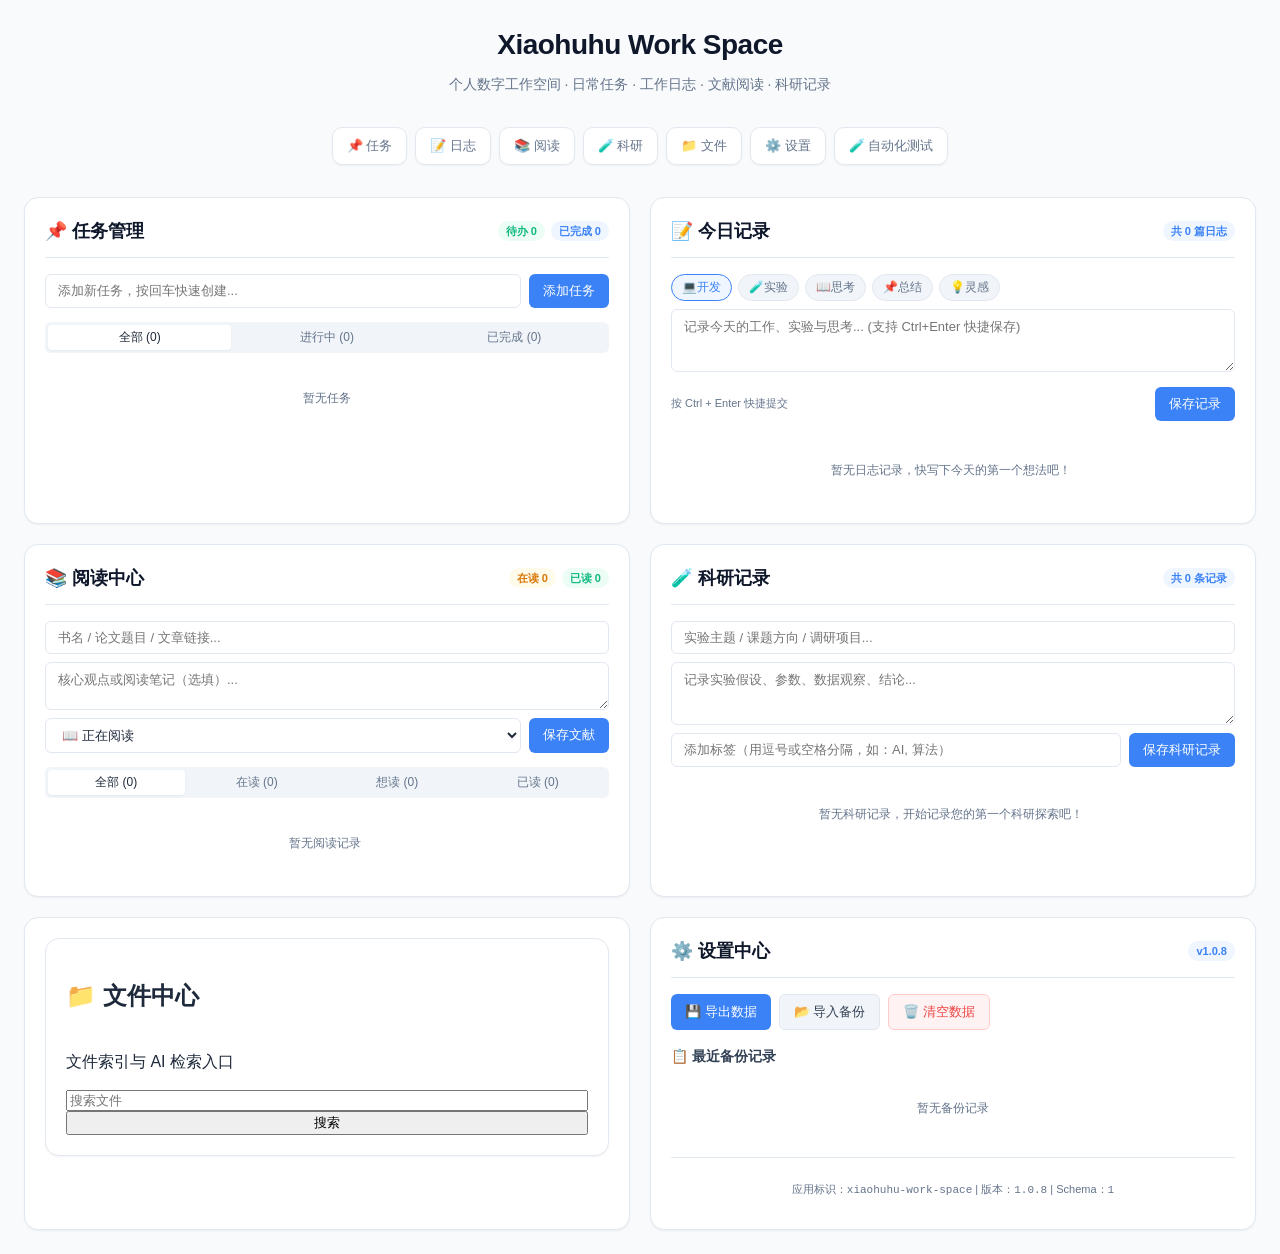
==== index.html @ 7de3356a "feat: add root index.html auto-redirect to frontend/index.html" ====
<!DOCTYPE html>
<html lang="zh-CN">
<head>
<meta charset="UTF-8">
<meta name="viewport" content="width=device-width, initial-scale=1.0">
<meta http-equiv="refresh" content="0; url=frontend/index.html">
<title>Xiaohuhu Work Space</title>
<script>
  window.location.replace("frontend/index.html");
</script>
</head>
<body style="font-family: sans-serif; text-align: center; padding-top: 50px; color: #64748b;">
  <p>正在进入 Xiaohuhu Work Space...</p>
  <p>如未自动跳转，请点击 <a href="frontend/index.html" style="color: #3b82f6;">进入工作台</a></p>
</body>
</html>
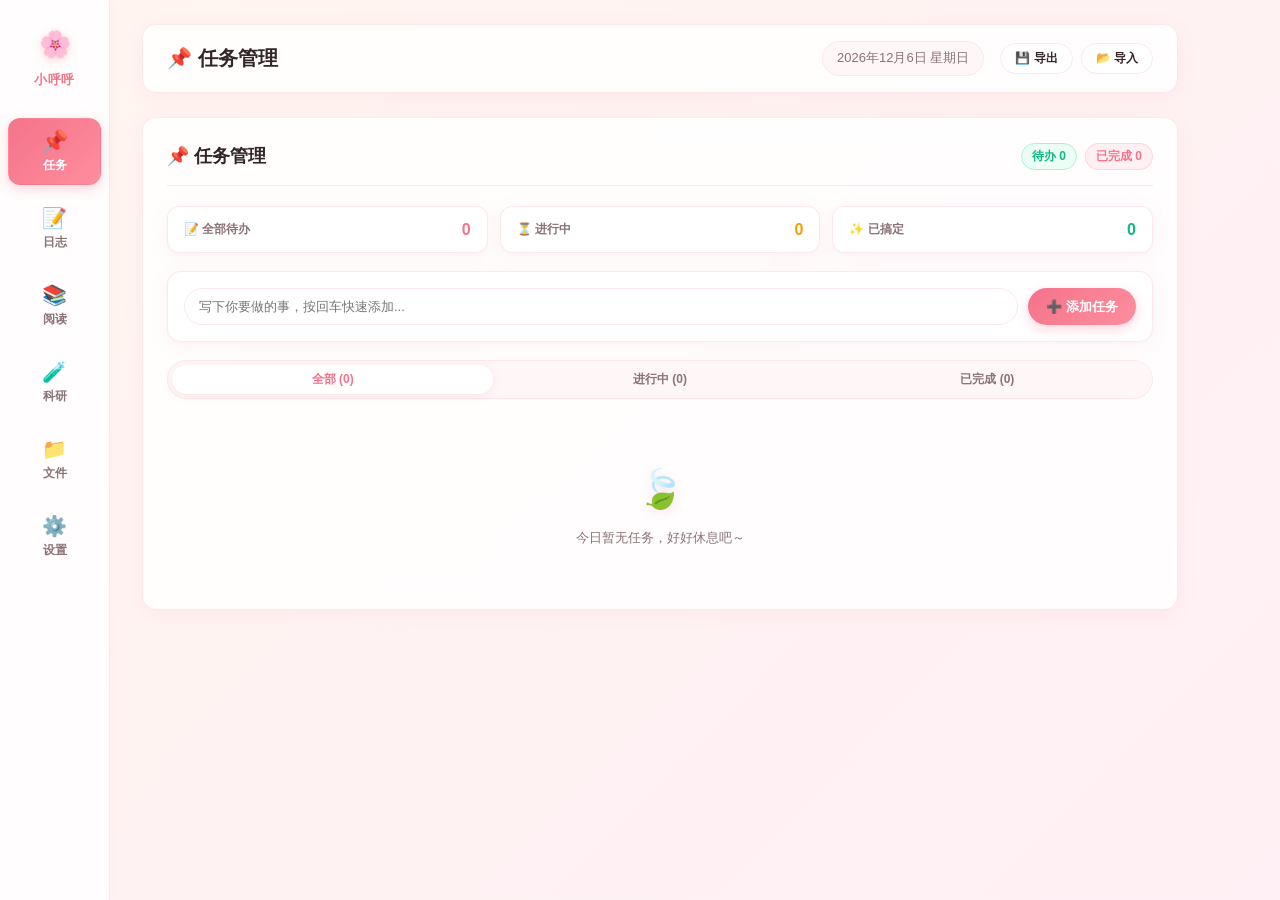
==== commit f94fda52: "fix: root index.html absolute redirect to /frontend/index.html" ====
--- a/index.html
+++ b/index.html
@@ -1,16 +1,16 @@
 <!DOCTYPE html>
 <html lang="zh-CN">
 <head>
-<meta charset="UTF-8">
-<meta name="viewport" content="width=device-width, initial-scale=1.0">
-<meta http-equiv="refresh" content="0; url=frontend/index.html">
-<title>Xiaohuhu Work Space</title>
-<script>
-  window.location.replace("frontend/index.html");
-</script>
+  <meta charset="UTF-8">
+  <meta name="viewport" content="width=device-width, initial-scale=1.0">
+  <meta http-equiv="refresh" content="0; url=/frontend/index.html">
+  <title>Xiaohuhu Work Space</title>
+  <script>
+    window.location.replace("/frontend/index.html");
+  </script>
 </head>
-<body style="font-family: sans-serif; text-align: center; padding-top: 50px; color: #64748b;">
-  <p>正在进入 Xiaohuhu Work Space...</p>
-  <p>如未自动跳转，请点击 <a href="frontend/index.html" style="color: #3b82f6;">进入工作台</a></p>
+<body style="font-family: -apple-system, BlinkMacSystemFont, 'Segoe UI', Roboto, sans-serif; text-align: center; padding-top: 80px; color: #B0909A; background: #FFF5F0;">
+  <p style="font-size: 18px;">🌸 正在进入 Xiaohuhu Work Space...</p>
+  <p><a href="/frontend/index.html" style="color: #F4738A; text-decoration: none; font-weight: bold;">如未自动跳转，请点击此处进入工作台</a></p>
 </body>
 </html>
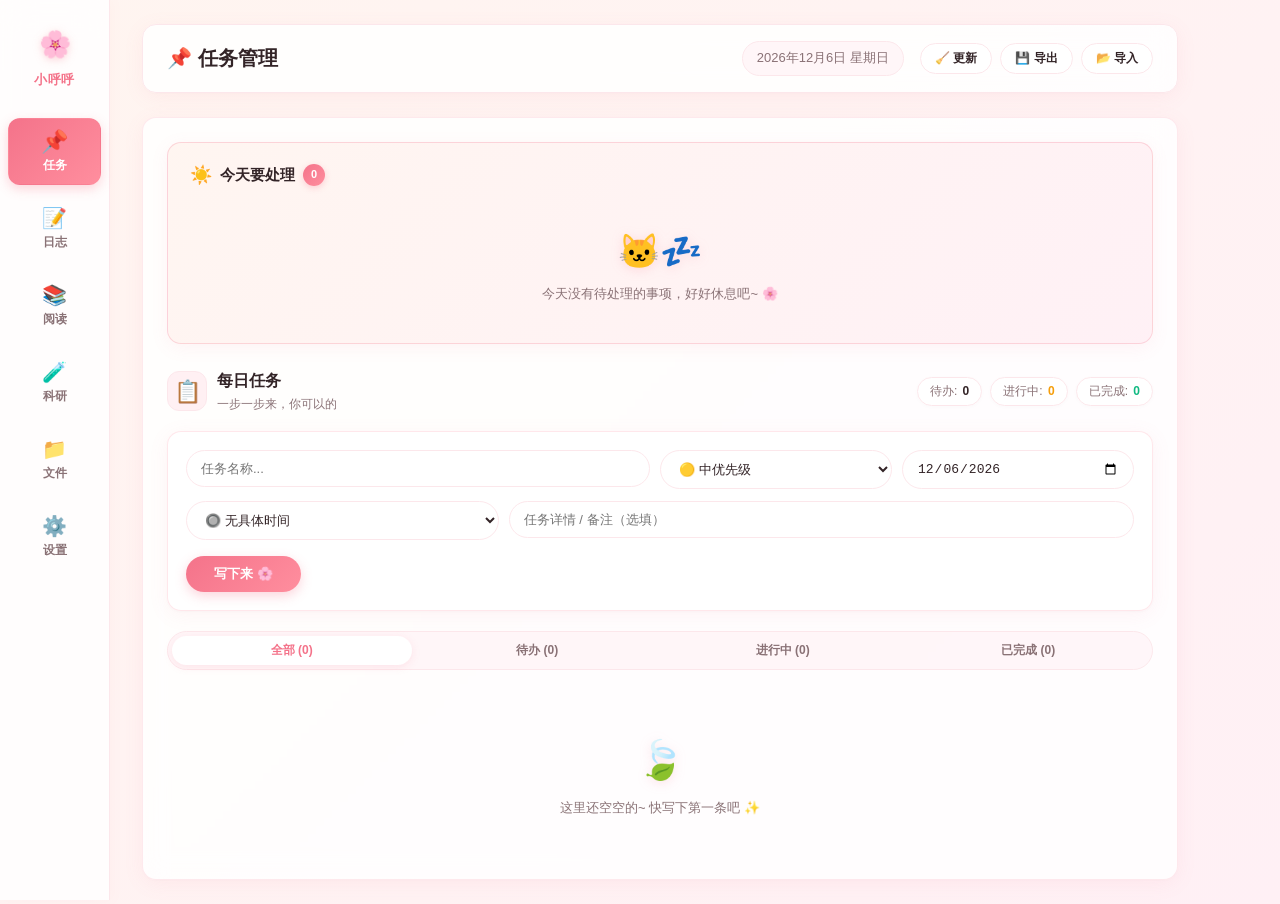
==== commit b352542b: "fix: forward search params and hash in root index.html" ====
--- a/index.html
+++ b/index.html
@@ -3,14 +3,15 @@
 <head>
   <meta charset="UTF-8">
   <meta name="viewport" content="width=device-width, initial-scale=1.0">
-  <meta http-equiv="refresh" content="0; url=/frontend/index.html">
   <title>Xiaohuhu Work Space</title>
   <script>
-    window.location.replace("/frontend/index.html");
+    const search = window.location.search || '';
+    const hash = window.location.hash || '';
+    window.location.replace("./frontend/index.html" + search + hash);
   </script>
 </head>
 <body style="font-family: -apple-system, BlinkMacSystemFont, 'Segoe UI', Roboto, sans-serif; text-align: center; padding-top: 80px; color: #B0909A; background: #FFF5F0;">
   <p style="font-size: 18px;">🌸 正在进入 Xiaohuhu Work Space...</p>
-  <p><a href="/frontend/index.html" style="color: #F4738A; text-decoration: none; font-weight: bold;">如未自动跳转，请点击此处进入工作台</a></p>
+  <p><a href="./frontend/index.html" style="color: #F4738A; text-decoration: none; font-weight: bold;">如未自动跳转，请点击此处进入工作台</a></p>
 </body>
 </html>
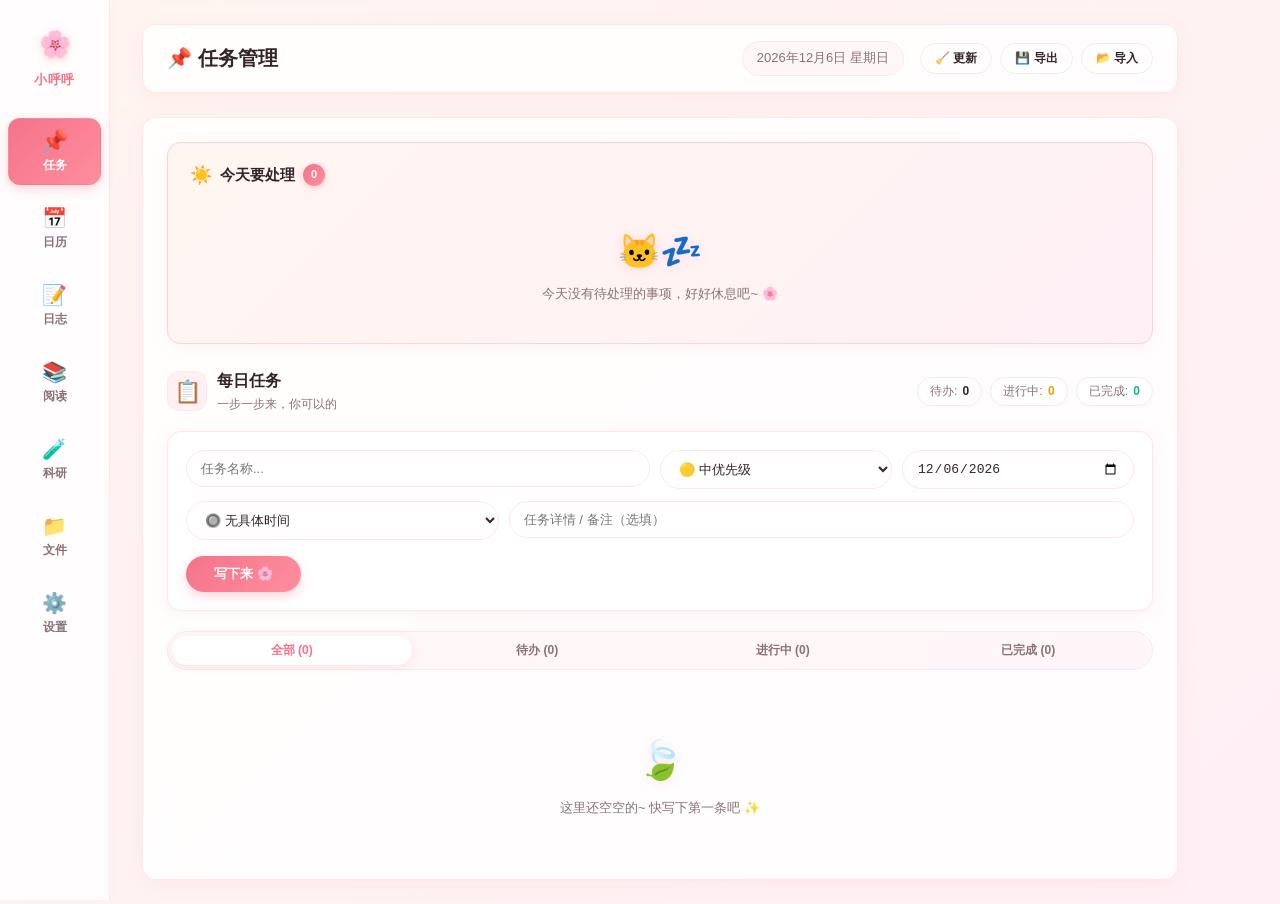
==== commit b005a338: "update index.html" ====
--- a/index.html
+++ b/index.html
@@ -5,7 +5,7 @@
   <meta name="viewport" content="width=device-width, initial-scale=1.0">
   <title>Xiaohuhu Work Space</title>
   <script>
-    const search = window.location.search || '';
+    const search = window.location.search ? window.location.search : ('?_t=' + Date.now());
     const hash = window.location.hash || '';
     window.location.replace("./frontend/index.html" + search + hash);
   </script>
